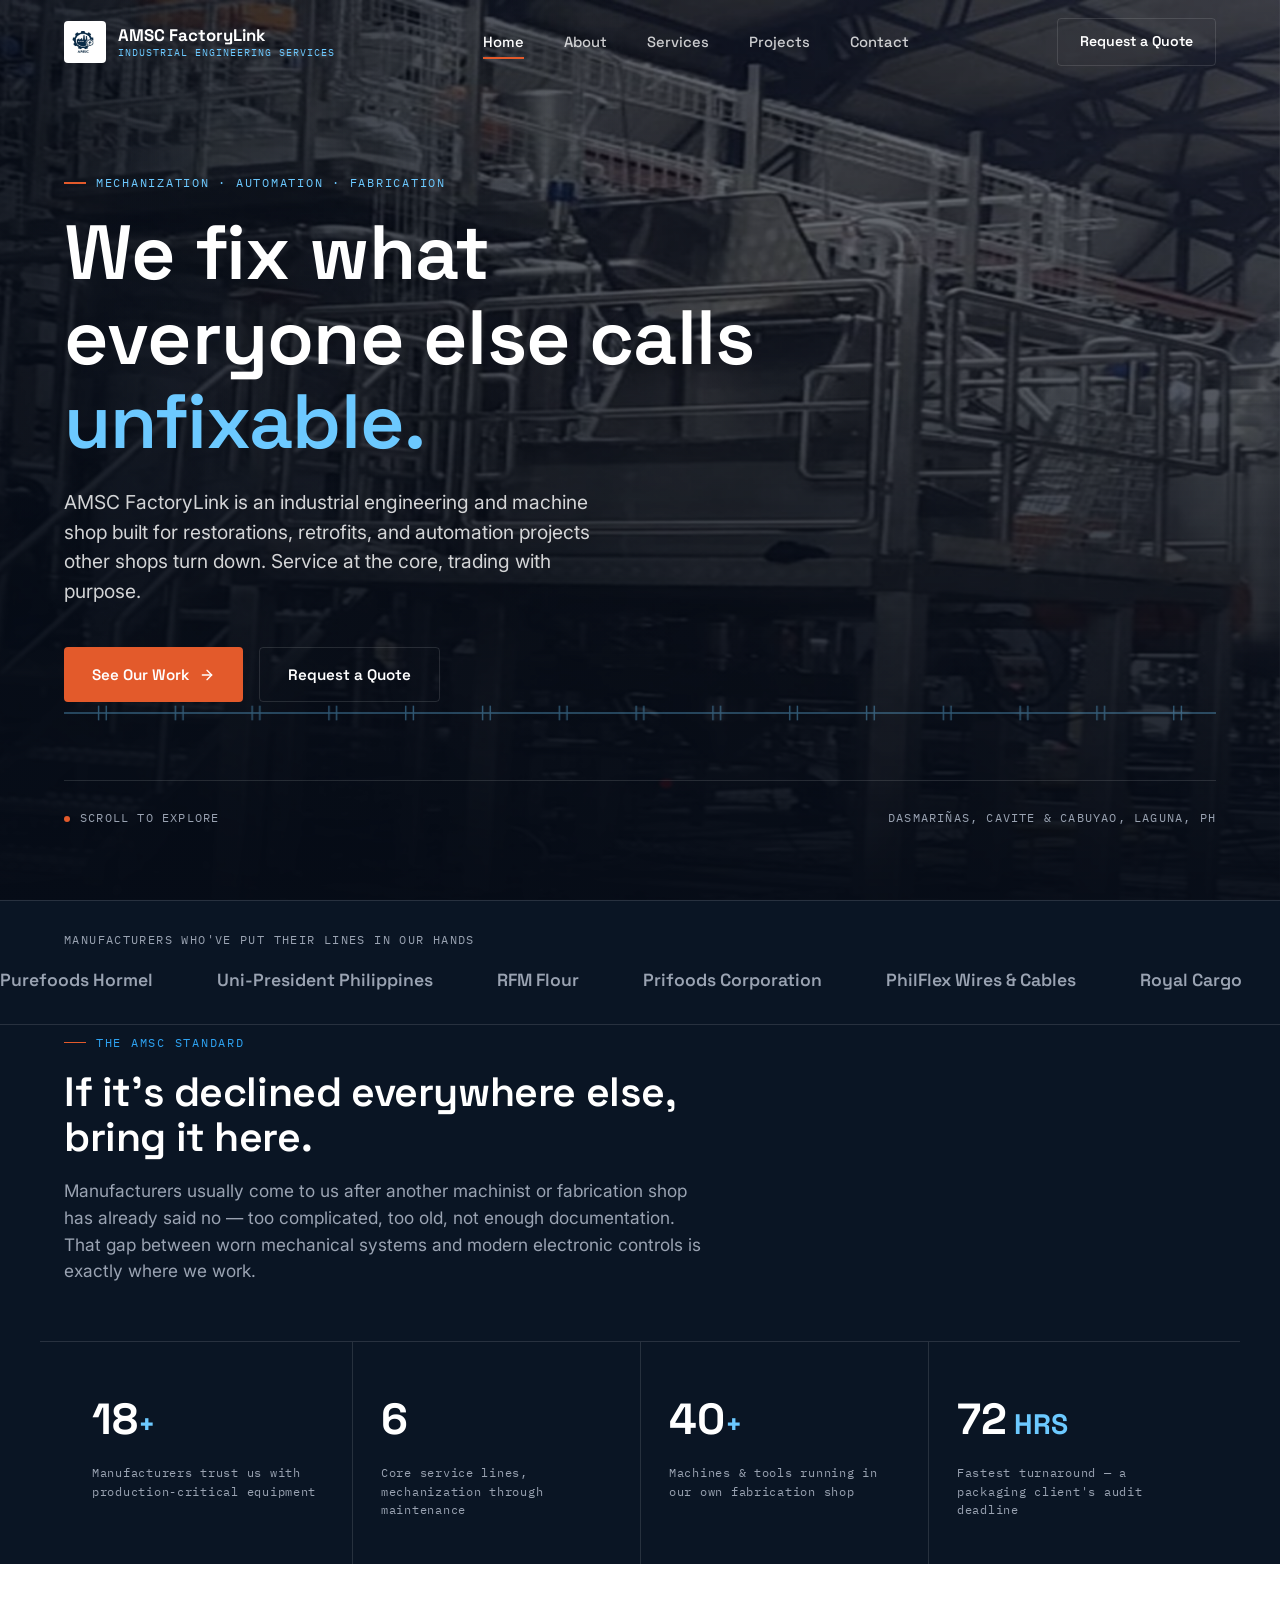
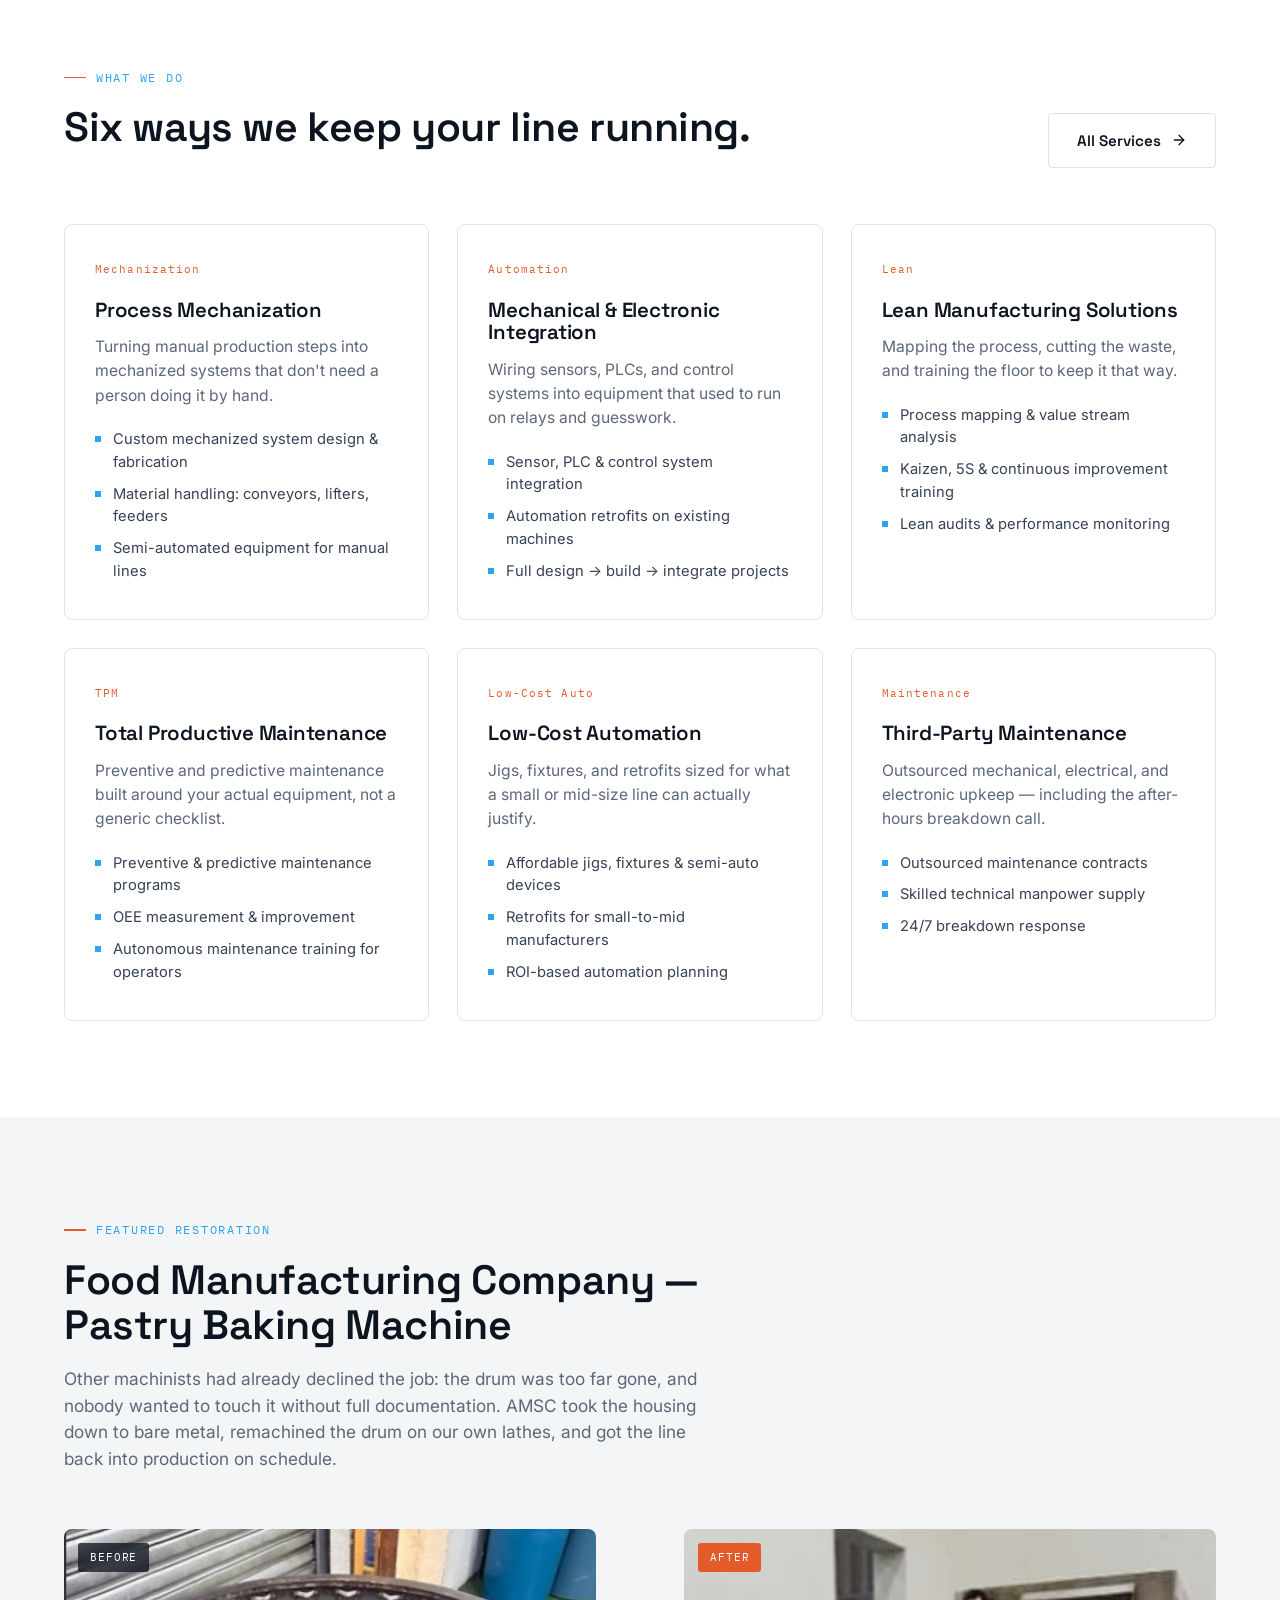
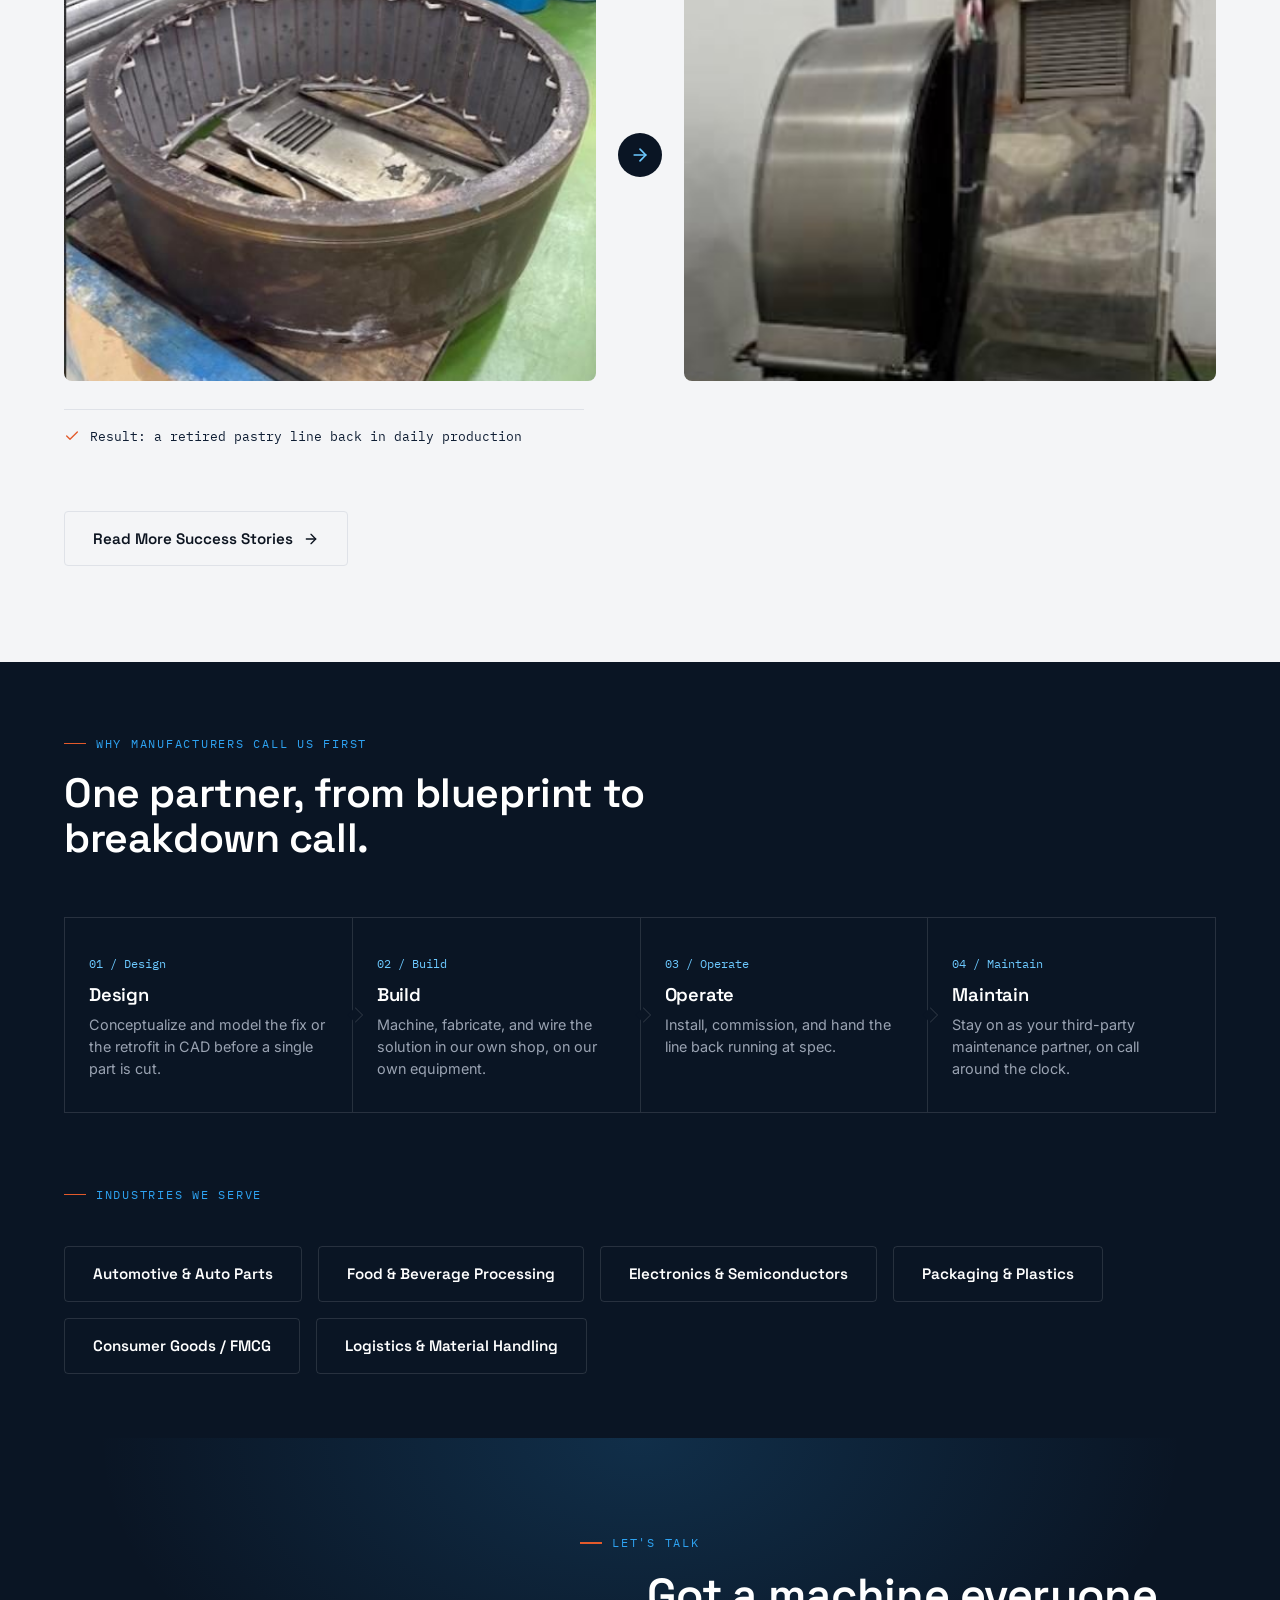
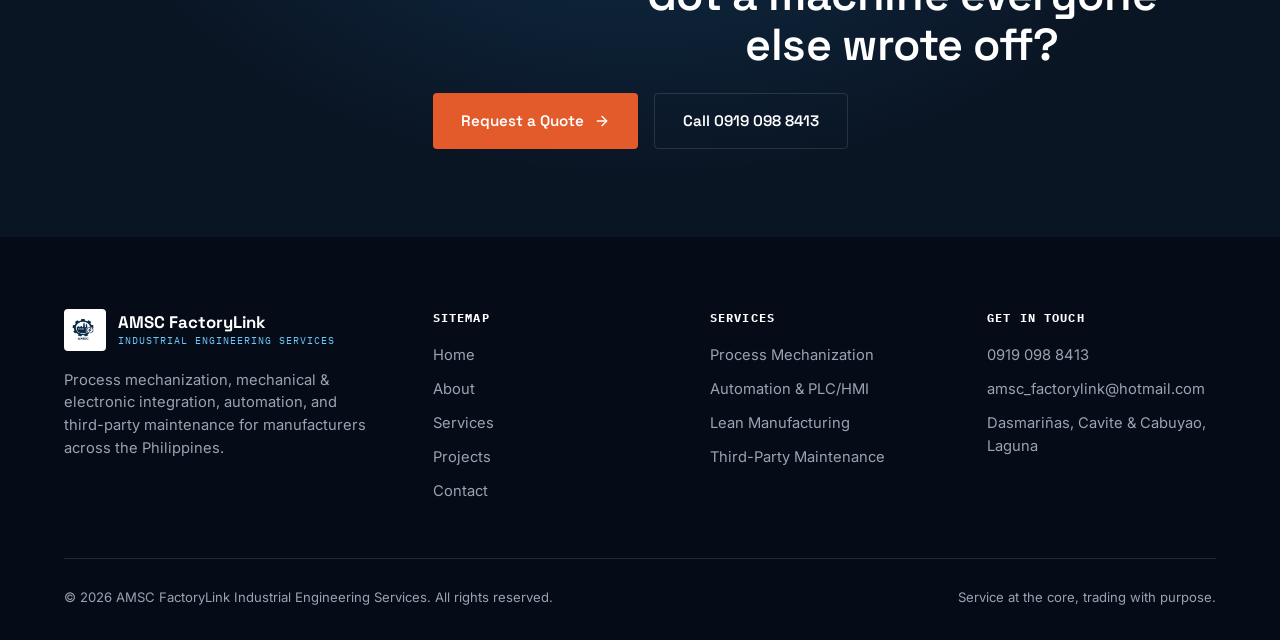
==== index.html @ 68f51aac "Add files via upload" ====
<!DOCTYPE html>
<html lang="en">
<head>
<meta charset="UTF-8">
<meta name="viewport" content="width=device-width, initial-scale=1.0">
<title>AMSC FactoryLink | Industrial Engineering & Machine Shop, Cavite PH</title>
<meta name="description" content="AMSC FactoryLink is an industrial engineering and machine shop serving Philippine manufacturers with mechanization, PLC/HMI automation, fabrication, and restoration work other shops turn down.">
<link rel="icon" href="assets/img/logo.png" type="image/png">
<link rel="preconnect" href="https://fonts.googleapis.com">
<link rel="preconnect" href="https://fonts.gstatic.com" crossorigin>
<link href="https://fonts.googleapis.com/css2?family=Space+Grotesk:wght@500;600;700&family=Inter:wght@400;500;600&family=IBM+Plex+Mono:wght@400;500&display=swap" rel="stylesheet">
<link rel="stylesheet" href="assets/css/style.css">
</head>
<body>

<header class="site-header">
  <div class="container">
    <a href="index.html" class="brand">
      <span class="brand-mark"><img src="assets/img/logo.png" alt="AMSC FactoryLink logo"></span>
      <span class="brand-name">AMSC FactoryLink<span>Industrial Engineering Services</span></span>
    </a>
    <nav class="nav-links">
      <a href="index.html">Home</a>
      <a href="about.html">About</a>
      <a href="services.html">Services</a>
      <a href="projects.html">Projects</a>
      <a href="contact.html">Contact</a>
    </nav>
    <div class="nav-actions">
      <a href="contact.html" class="btn btn-outline">Request a Quote</a>
      <button class="nav-toggle" aria-label="Toggle menu"><span></span><span></span><span></span></button>
    </div>
  </div>
</header>

<!-- ================= HERO ================= -->
<section class="hero">
  <div class="hero-bg">
    <img src="assets/img/hero-facility.jpg" alt="Stainless steel processing tanks and catwalk inside an AMSC-serviced manufacturing facility">
  </div>
  <div class="hero-content container">
    <span class="eyebrow">Mechanization · Automation · Fabrication</span>
    <h1>We fix what everyone else calls <em>unfixable.</em></h1>
    <p class="hero-sub">AMSC FactoryLink is an industrial engineering and machine shop built for restorations, retrofits, and automation projects other shops turn down. Service at the core, trading with purpose.</p>
    <div class="btn-row">
      <a href="projects.html" class="btn btn-primary">See Our Work
        <svg viewBox="0 0 24 24" fill="none" stroke="currentColor" stroke-width="2" stroke-linecap="round" stroke-linejoin="round"><line x1="5" y1="12" x2="19" y2="12"/><polyline points="12 5 19 12 12 19"/></svg>
      </a>
      <a href="contact.html" class="btn btn-outline">Request a Quote</a>
    </div>
    <div class="rung on-dark">
      <svg viewBox="0 0 1200 24" preserveAspectRatio="none">
        <defs>
          <pattern id="rungHero" width="80" height="24" patternUnits="userSpaceOnUse">
            <line x1="0" y1="12" x2="80" y2="12" stroke="currentColor" stroke-width="1.5"/>
            <line x1="36" y1="4" x2="36" y2="20" stroke="currentColor" stroke-width="1.5"/>
            <line x1="44" y1="4" x2="44" y2="20" stroke="currentColor" stroke-width="1.5"/>
          </pattern>
        </defs>
        <rect width="1200" height="24" fill="url(#rungHero)"/>
      </svg>
    </div>
    <div class="hero-foot">
      <span class="scroll-cue"><span class="dot"></span> Scroll to explore</span>
      <span class="scroll-cue">Dasmariñas, Cavite &amp; Cabuyao, Laguna, PH</span>
    </div>
  </div>
</section>

<!-- ================= MARQUEE ================= -->
<div class="marquee-wrap">
  <p class="marquee-label container">Manufacturers who've put their lines in our hands</p>
  <div class="marquee-track">
    <span>Purefoods Hormel</span>
    <span>Uni‑President Philippines</span>
    <span>RFM Flour</span>
    <span>Prifoods Corporation</span>
    <span>PhilFlex Wires &amp; Cables</span>
    <span>Royal Cargo</span>
    <span>Waffle Time</span>
    <span>Foodchoice Corporation</span>
    <span>Glades International</span>
    <span>La Croesus Pharma</span>
    <span>Multi‑Mix Manufacturing</span>
    <span>ARC Refreshments</span>
    <span>Dubeon Corporation</span>
    <span>Franklin Baker</span>
    <span>Philmetal</span>
    <span>Magnolia Ice Cream</span>
    <!-- duplicate for seamless loop -->
    <span>Purefoods Hormel</span>
    <span>Uni‑President Philippines</span>
    <span>RFM Flour</span>
    <span>Prifoods Corporation</span>
    <span>PhilFlex Wires &amp; Cables</span>
    <span>Royal Cargo</span>
    <span>Waffle Time</span>
    <span>Foodchoice Corporation</span>
    <span>Glades International</span>
    <span>La Croesus Pharma</span>
    <span>Multi‑Mix Manufacturing</span>
    <span>ARC Refreshments</span>
    <span>Dubeon Corporation</span>
    <span>Franklin Baker</span>
    <span>Philmetal</span>
    <span>Magnolia Ice Cream</span>
  </div>
</div>

<!-- ================= THE AMSC STANDARD + STATS ================= -->
<section class="section-dark">
  <div class="container">
    <div class="section-head reveal">
      <span class="eyebrow">The AMSC Standard</span>
      <h2>If it's declined everywhere else, bring it here.</h2>
      <p>Manufacturers usually come to us after another machinist or fabrication shop has already said no — too complicated, too old, not enough documentation. That gap between worn mechanical systems and modern electronic controls is exactly where we work.</p>
    </div>
  </div>
  <div class="stats-band container">
    <div class="stat reveal">
      <div class="num"><span data-count="18" data-suffix="+">18</span></div>
      <div class="label">Manufacturers trust us with production-critical equipment</div>
    </div>
    <div class="stat reveal reveal-delay-1">
      <div class="num"><span data-count="6">6</span></div>
      <div class="label">Core service lines, mechanization through maintenance</div>
    </div>
    <div class="stat reveal reveal-delay-2">
      <div class="num"><span data-count="40" data-suffix="+">40</span></div>
      <div class="label">Machines &amp; tools running in our own fabrication shop</div>
    </div>
    <div class="stat reveal reveal-delay-3">
      <div class="num"><span data-count="72" data-suffix=" HRS">72</span></div>
      <div class="label">Fastest turnaround — a packaging client's audit deadline</div>
    </div>
  </div>
</section>

<!-- ================= SERVICES PREVIEW ================= -->
<section class="section">
  <div class="container">
    <div class="section-head between reveal">
      <div>
        <span class="eyebrow">What We Do</span>
        <h2>Six ways we keep your line running.</h2>
      </div>
      <a href="services.html" class="btn btn-outline-dark">All Services
        <svg viewBox="0 0 24 24" fill="none" stroke="currentColor" stroke-width="2" stroke-linecap="round" stroke-linejoin="round"><line x1="5" y1="12" x2="19" y2="12"/><polyline points="12 5 19 12 12 19"/></svg>
      </a>
    </div>

    <div class="grid-3">
      <div class="service-card reveal">
        <span class="tag">Mechanization</span>
        <h3>Process Mechanization</h3>
        <p>Turning manual production steps into mechanized systems that don't need a person doing it by hand.</p>
        <ul>
          <li>Custom mechanized system design &amp; fabrication</li>
          <li>Material handling: conveyors, lifters, feeders</li>
          <li>Semi-automated equipment for manual lines</li>
        </ul>
      </div>
      <div class="service-card reveal reveal-delay-1">
        <span class="tag">Automation</span>
        <h3>Mechanical &amp; Electronic Integration</h3>
        <p>Wiring sensors, PLCs, and control systems into equipment that used to run on relays and guesswork.</p>
        <ul>
          <li>Sensor, PLC &amp; control system integration</li>
          <li>Automation retrofits on existing machines</li>
          <li>Full design → build → integrate projects</li>
        </ul>
      </div>
      <div class="service-card reveal reveal-delay-2">
        <span class="tag">Lean</span>
        <h3>Lean Manufacturing Solutions</h3>
        <p>Mapping the process, cutting the waste, and training the floor to keep it that way.</p>
        <ul>
          <li>Process mapping &amp; value stream analysis</li>
          <li>Kaizen, 5S &amp; continuous improvement training</li>
          <li>Lean audits &amp; performance monitoring</li>
        </ul>
      </div>
      <div class="service-card reveal">
        <span class="tag">TPM</span>
        <h3>Total Productive Maintenance</h3>
        <p>Preventive and predictive maintenance built around your actual equipment, not a generic checklist.</p>
        <ul>
          <li>Preventive &amp; predictive maintenance programs</li>
          <li>OEE measurement &amp; improvement</li>
          <li>Autonomous maintenance training for operators</li>
        </ul>
      </div>
      <div class="service-card reveal reveal-delay-1">
        <span class="tag">Low-Cost Auto</span>
        <h3>Low-Cost Automation</h3>
        <p>Jigs, fixtures, and retrofits sized for what a small or mid-size line can actually justify.</p>
        <ul>
          <li>Affordable jigs, fixtures &amp; semi-auto devices</li>
          <li>Retrofits for small-to-mid manufacturers</li>
          <li>ROI-based automation planning</li>
        </ul>
      </div>
      <div class="service-card reveal reveal-delay-2">
        <span class="tag">Maintenance</span>
        <h3>Third-Party Maintenance</h3>
        <p>Outsourced mechanical, electrical, and electronic upkeep — including the after-hours breakdown call.</p>
        <ul>
          <li>Outsourced maintenance contracts</li>
          <li>Skilled technical manpower supply</li>
          <li>24/7 breakdown response</li>
        </ul>
      </div>
    </div>
  </div>
</section>

<!-- ================= FEATURED CASE STUDY ================= -->
<section class="section section-paper">
  <div class="container">
    <div class="section-head reveal">
      <span class="eyebrow">Featured Restoration</span>
      <h2>Food Manufacturing Company — Pastry Baking Machine</h2>
      <p>Other machinists had already declined the job: the drum was too far gone, and nobody wanted to touch it without full documentation. AMSC took the housing down to bare metal, remachined the drum on our own lathes, and got the line back into production on schedule.</p>
    </div>

    <div class="transform-panel reveal">
      <div class="transform-image before">
        <img src="assets/img/case-01-before.jpg" alt="Worn out, corroded pastry drum before restoration">
        <span class="transform-tag">Before</span>
      </div>
      <div class="transform-arrow">
        <svg viewBox="0 0 24 24" fill="none" stroke="currentColor" stroke-width="2" stroke-linecap="round" stroke-linejoin="round"><line x1="5" y1="12" x2="19" y2="12"/><polyline points="12 5 19 12 12 19"/></svg>
      </div>
      <div class="transform-image after">
        <img src="assets/img/case-01-after.jpg" alt="Restored pastry baking machine reinstalled and running">
        <span class="transform-tag">After</span>
      </div>
    </div>

    <div class="case-result reveal" style="margin-top:28px; max-width:520px;">
      <svg viewBox="0 0 24 24" fill="none" stroke="currentColor" stroke-width="2" stroke-linecap="round" stroke-linejoin="round"><polyline points="20 6 9 17 4 12"/></svg>
      Result: a retired pastry line back in daily production
    </div>

    <a href="projects.html" class="btn btn-outline-dark mt-lg reveal">Read More Success Stories
      <svg viewBox="0 0 24 24" fill="none" stroke="currentColor" stroke-width="2" stroke-linecap="round" stroke-linejoin="round"><line x1="5" y1="12" x2="19" y2="12"/><polyline points="12 5 19 12 12 19"/></svg>
    </a>
  </div>
</section>

<!-- ================= EDGE / PROCESS ================= -->
<section class="section-dark section-tight">
  <div class="container">
    <div class="section-head reveal">
      <span class="eyebrow">Why Manufacturers Call Us First</span>
      <h2>One partner, from blueprint to breakdown call.</h2>
    </div>

    <div class="process-strip reveal">
      <div class="process-step">
        <span class="num">01 / Design</span>
        <h4>Design</h4>
        <p>Conceptualize and model the fix or the retrofit in CAD before a single part is cut.</p>
      </div>
      <div class="process-step">
        <span class="num">02 / Build</span>
        <h4>Build</h4>
        <p>Machine, fabricate, and wire the solution in our own shop, on our own equipment.</p>
      </div>
      <div class="process-step">
        <span class="num">03 / Operate</span>
        <h4>Operate</h4>
        <p>Install, commission, and hand the line back running at spec.</p>
      </div>
      <div class="process-step">
        <span class="num">04 / Maintain</span>
        <h4>Maintain</h4>
        <p>Stay on as your third-party maintenance partner, on call around the clock.</p>
      </div>
    </div>

    <div class="section-head reveal" style="margin-top:64px; margin-bottom:24px;">
      <span class="eyebrow">Industries We Serve</span>
    </div>
    <div class="btn-row reveal">
      <span class="btn btn-outline" style="cursor:default;">Automotive &amp; Auto Parts</span>
      <span class="btn btn-outline" style="cursor:default;">Food &amp; Beverage Processing</span>
      <span class="btn btn-outline" style="cursor:default;">Electronics &amp; Semiconductors</span>
      <span class="btn btn-outline" style="cursor:default;">Packaging &amp; Plastics</span>
      <span class="btn btn-outline" style="cursor:default;">Consumer Goods / FMCG</span>
      <span class="btn btn-outline" style="cursor:default;">Logistics &amp; Material Handling</span>
    </div>
  </div>
</section>

<!-- ================= CTA ================= -->
<section class="cta-band">
  <div class="container inner">
    <span class="eyebrow" style="justify-content:center;">Let's Talk</span>
    <h2 class="reveal">Got a machine everyone else wrote off?</h2>
    <div class="btn-row reveal">
      <a href="contact.html" class="btn btn-primary">Request a Quote
        <svg viewBox="0 0 24 24" fill="none" stroke="currentColor" stroke-width="2" stroke-linecap="round" stroke-linejoin="round"><line x1="5" y1="12" x2="19" y2="12"/><polyline points="12 5 19 12 12 19"/></svg>
      </a>
      <a href="tel:+639190988413" class="btn btn-outline">Call 0919 098 8413</a>
    </div>
  </div>
</section>

<footer class="site-footer">
  <div class="container">
    <div class="footer-grid">
      <div class="footer-brand">
        <a href="index.html" class="brand">
          <span class="brand-mark"><img src="assets/img/logo.png" alt="AMSC FactoryLink logo"></span>
          <span class="brand-name">AMSC FactoryLink<span>Industrial Engineering Services</span></span>
        </a>
        <p>Process mechanization, mechanical &amp; electronic integration, automation, and third-party maintenance for manufacturers across the Philippines.</p>
      </div>
      <div class="footer-col">
        <h5>Sitemap</h5>
        <ul>
          <li><a href="index.html">Home</a></li>
          <li><a href="about.html">About</a></li>
          <li><a href="services.html">Services</a></li>
          <li><a href="projects.html">Projects</a></li>
          <li><a href="contact.html">Contact</a></li>
        </ul>
      </div>
      <div class="footer-col">
        <h5>Services</h5>
        <ul>
          <li><a href="services.html">Process Mechanization</a></li>
          <li><a href="services.html">Automation &amp; PLC/HMI</a></li>
          <li><a href="services.html">Lean Manufacturing</a></li>
          <li><a href="services.html">Third-Party Maintenance</a></li>
        </ul>
      </div>
      <div class="footer-col">
        <h5>Get in Touch</h5>
        <ul>
          <li>0919 098 8413</li>
          <li><a href="mailto:amsc_factorylink@hotmail.com">amsc_factorylink@hotmail.com</a></li>
          <li>Dasmariñas, Cavite &amp; Cabuyao, Laguna</li>
        </ul>
      </div>
    </div>
    <div class="footer-bottom">
      <span>© 2026 AMSC FactoryLink Industrial Engineering Services. All rights reserved.</span>
      <span>Service at the core, trading with purpose.</span>
    </div>
  </div>
</footer>

<script src="assets/js/main.js"></script>
</body>
</html>
---- assets/css/style.css ----
/* =========================================================
   AMSC FactoryLink — Design System
   Signature: ladder-rung dividers (nod to PLC ladder logic)
   Palette: blueprint navy + circuit blue + safety-signal orange
   ========================================================= */

/* ---------- Tokens ---------- */
:root {
  /* Color */
  --navy-950: #060c17;
  --navy-900: #0a1524;
  --navy-800: #0f1e34;
  --navy-700: #172c4a;
  --navy-600: #24406b;

  --blue: #2ea3f2;
  --blue-bright: #6cc9ff;

  --signal: #e35a2b;
  --signal-dim: #c74a1f;

  --paper: #f4f5f7;
  --paper-dim: #e9ebef;
  --white: #ffffff;

  --ink-900: #0c1420;
  --ink-700: #364155;
  --ink-500: #5c6779;
  --ink-300: #9aa3b2;
  --line: #dfe2e8;
  --line-dark: rgba(255, 255, 255, 0.12);

  /* Type */
  --font-display: 'Space Grotesk', sans-serif;
  --font-body: 'Inter', sans-serif;
  --font-mono: 'IBM Plex Mono', monospace;

  /* Layout */
  --container: 1200px;
  --radius-sm: 4px;
  --radius-md: 8px;
  --radius-lg: 16px;
  --header-h: 84px;

  /* Motion */
  --ease: cubic-bezier(0.22, 1, 0.36, 1);
}

/* ---------- Reset ---------- */
* {
  margin: 0;
  padding: 0;
  box-sizing: border-box;
}

html {
  scroll-behavior: smooth;
  scroll-padding-top: var(--header-h);
}

@media (prefers-reduced-motion: reduce) {
  html { scroll-behavior: auto; }
  *, *::before, *::after {
    animation-duration: 0.01ms !important;
    animation-iteration-count: 1 !important;
    transition-duration: 0.01ms !important;
    scroll-behavior: auto !important;
  }
}

body {
  font-family: var(--font-body);
  color: var(--ink-900);
  background: var(--white);
  line-height: 1.55;
  -webkit-font-smoothing: antialiased;
  overflow-x: hidden;
}

img { max-width: 100%; display: block; }
a { color: inherit; text-decoration: none; }
ul { list-style: none; }
button { font: inherit; cursor: pointer; border: none; background: none; color: inherit; }
input, textarea, select { font: inherit; color: inherit; }

h1, h2, h3, h4 {
  font-family: var(--font-display);
  font-weight: 600;
  line-height: 1.1;
  letter-spacing: -0.01em;
}

:focus-visible {
  outline: 2px solid var(--blue);
  outline-offset: 3px;
}

/* ---------- Layout utilities ---------- */
.container {
  max-width: var(--container);
  margin-inline: auto;
  padding-inline: 24px;
}

.section {
  padding-block: 96px;
}

.section-tight { padding-block: 64px; }

@media (max-width: 860px) {
  .section { padding-block: 64px; }
  .section-tight { padding-block: 44px; }
}

.section-dark {
  background: var(--navy-900);
  color: var(--white);
}

.section-paper {
  background: var(--paper);
}

.eyebrow {
  display: inline-flex;
  align-items: center;
  gap: 10px;
  font-family: var(--font-mono);
  font-size: 0.78rem;
  letter-spacing: 0.14em;
  text-transform: uppercase;
  color: var(--blue);
  margin-bottom: 18px;
}

.eyebrow::before {
  content: '';
  width: 22px;
  height: 1.5px;
  background: var(--signal);
}

.section-head {
  max-width: 640px;
  margin-bottom: 56px;
}

.section-head h2 {
  font-size: clamp(1.9rem, 3.2vw, 2.7rem);
  margin-bottom: 18px;
}

.section-head p {
  color: var(--ink-500);
  font-size: 1.08rem;
}

.section-dark .section-head p { color: var(--ink-300); }

.section-head.center { margin-inline: auto; text-align: center; }
.section-head.between {
  display: flex;
  align-items: flex-end;
  justify-content: space-between;
  gap: 32px;
  max-width: none;
}

/* ---------- Buttons ---------- */
.btn {
  display: inline-flex;
  align-items: center;
  gap: 10px;
  font-family: var(--font-display);
  font-weight: 600;
  font-size: 0.95rem;
  padding: 15px 28px;
  border-radius: var(--radius-sm);
  transition: transform 0.35s var(--ease), background 0.25s ease, border-color 0.25s ease, color 0.25s ease;
  white-space: nowrap;
}

.btn svg { width: 16px; height: 16px; transition: transform 0.3s var(--ease); }
.btn:hover svg { transform: translateX(3px); }
.btn:hover { transform: translateY(-2px); }

.btn-primary {
  background: var(--signal);
  color: var(--white);
}
.btn-primary:hover { background: var(--signal-dim); }

.btn-light {
  background: var(--white);
  color: var(--navy-900);
}
.btn-light:hover { background: var(--paper-dim); }

.btn-outline {
  background: transparent;
  border: 1px solid var(--line-dark);
  color: var(--white);
}
.btn-outline:hover { border-color: var(--white); }

.btn-outline-dark {
  background: transparent;
  border: 1px solid var(--line);
  color: var(--ink-900);
}
.btn-outline-dark:hover { border-color: var(--ink-900); }

.btn-row { display: flex; gap: 16px; flex-wrap: wrap; }

/* ---------- Ladder-rung divider (signature element) ---------- */
.rung {
  width: 100%;
  height: 22px;
  color: var(--blue);
  opacity: 0.55;
}
.rung svg { width: 100%; height: 100%; display: block; }
.rung.on-dark { color: var(--blue-bright); opacity: 0.4; }
.rung.on-light { color: var(--navy-600); opacity: 0.5; }
.rung.tight { height: 14px; }

/* ---------- Header / Nav ---------- */
.site-header {
  position: fixed;
  top: 0;
  left: 0;
  right: 0;
  z-index: 200;
  height: var(--header-h);
  display: flex;
  align-items: center;
  transition: background 0.35s ease, box-shadow 0.35s ease, height 0.35s ease;
}

.site-header.solid {
  background: rgba(10, 21, 36, 0.92);
  backdrop-filter: blur(10px);
  box-shadow: 0 1px 0 var(--line-dark);
  height: 72px;
}

.site-header .container {
  display: flex;
  align-items: center;
  justify-content: space-between;
  width: 100%;
}

.brand {
  display: flex;
  align-items: center;
  gap: 12px;
}

.brand-mark {
  width: 42px;
  height: 42px;
  border-radius: var(--radius-sm);
  background: var(--white);
  display: flex;
  align-items: center;
  justify-content: center;
  padding: 5px;
  flex-shrink: 0;
}

.brand-mark img { width: 100%; height: 100%; object-fit: contain; }

.brand-name {
  font-family: var(--font-display);
  font-weight: 700;
  font-size: 1.05rem;
  color: var(--white);
  line-height: 1.15;
}

.brand-name span {
  display: block;
  font-family: var(--font-mono);
  font-weight: 400;
  font-size: 0.62rem;
  letter-spacing: 0.1em;
  text-transform: uppercase;
  color: var(--blue-bright);
  margin-top: 2px;
}

.nav-links {
  display: flex;
  align-items: center;
  gap: 40px;
}

.nav-links a {
  font-family: var(--font-display);
  font-size: 0.92rem;
  font-weight: 500;
  color: rgba(255, 255, 255, 0.78);
  position: relative;
  padding-block: 6px;
  transition: color 0.2s ease;
}

.nav-links a::after {
  content: '';
  position: absolute;
  left: 0;
  bottom: 0;
  width: 0;
  height: 2px;
  background: var(--signal);
  transition: width 0.3s var(--ease);
}

.nav-links a:hover,
.nav-links a.active { color: var(--white); }
.nav-links a:hover::after,
.nav-links a.active::after { width: 100%; }

.nav-actions { display: flex; align-items: center; gap: 20px; }

.nav-actions .btn { padding: 12px 22px; font-size: 0.88rem; }

.nav-toggle {
  display: none;
  width: 26px;
  height: 20px;
  position: relative;
  z-index: 210;
}

.nav-toggle span {
  position: absolute;
  left: 0;
  width: 100%;
  height: 2px;
  background: var(--white);
  transition: transform 0.3s var(--ease), opacity 0.2s ease, top 0.3s var(--ease);
}
.nav-toggle span:nth-child(1) { top: 0; }
.nav-toggle span:nth-child(2) { top: 9px; }
.nav-toggle span:nth-child(3) { top: 18px; }

.nav-toggle.open span:nth-child(1) { top: 9px; transform: rotate(45deg); }
.nav-toggle.open span:nth-child(2) { opacity: 0; }
.nav-toggle.open span:nth-child(3) { top: 9px; transform: rotate(-45deg); }

@media (max-width: 900px) {
  .nav-links {
    position: fixed;
    inset: 0;
    height: 100vh;
    background: var(--navy-950);
    flex-direction: column;
    justify-content: center;
    gap: 28px;
    transform: translateX(100%);
    transition: transform 0.4s var(--ease);
  }
  .nav-links.open { transform: translateX(0); }
  .nav-links a { font-size: 1.4rem; }
  .nav-actions .btn-outline { display: none; }
  .nav-toggle { display: block; }
}

/* ---------- Hero ---------- */
.hero {
  position: relative;
  min-height: 100vh;
  display: flex;
  align-items: flex-end;
  color: var(--white);
  overflow: hidden;
}

.hero-bg {
  position: absolute;
  inset: 0;
  z-index: 0;
}

.hero-bg img {
  width: 100%;
  height: 100%;
  object-fit: cover;
  transform: scale(1.08);
  animation: heroZoom 18s var(--ease) forwards;
}

@keyframes heroZoom {
  to { transform: scale(1); }
}

.hero-bg::after {
  content: '';
  position: absolute;
  inset: 0;
  background:
    linear-gradient(180deg, rgba(6, 12, 23, 0.55) 0%, rgba(6, 12, 23, 0.55) 30%, rgba(6, 12, 23, 0.96) 100%),
    linear-gradient(90deg, rgba(6, 12, 23, 0.75) 0%, rgba(6, 12, 23, 0.15) 55%);
}

.hero-content {
  position: relative;
  z-index: 1;
  width: 100%;
  padding-block: 160px 72px;
}

.hero-content .eyebrow { color: var(--blue-bright); }

.hero-content h1 {
  font-size: clamp(2.6rem, 6vw, 5.2rem);
  max-width: 15ch;
  margin-bottom: 24px;
}

.hero-content h1 em {
  font-style: normal;
  color: var(--blue-bright);
}

.hero-sub {
  font-size: 1.2rem;
  color: rgba(255, 255, 255, 0.82);
  max-width: 46ch;
  margin-bottom: 40px;
}

.hero-foot {
  margin-top: 56px;
  padding-top: 28px;
  border-top: 1px solid var(--line-dark);
  display: flex;
  align-items: center;
  justify-content: space-between;
  flex-wrap: wrap;
  gap: 20px;
}

.scroll-cue {
  display: flex;
  align-items: center;
  gap: 10px;
  font-family: var(--font-mono);
  font-size: 0.75rem;
  letter-spacing: 0.1em;
  text-transform: uppercase;
  color: var(--ink-300);
}

.scroll-cue .dot {
  width: 6px; height: 6px; border-radius: 50%;
  background: var(--signal);
  animation: pulse 1.8s ease-in-out infinite;
}

@keyframes pulse {
  0%, 100% { opacity: 1; transform: scale(1); }
  50% { opacity: 0.4; transform: scale(0.7); }
}

/* ---------- Inner page hero (About/Services/Projects/Contact) ---------- */
.page-hero {
  padding-block: calc(var(--header-h) + 76px) 64px;
  background: var(--navy-900);
  color: var(--white);
  position: relative;
  overflow: hidden;
}

.page-hero::before {
  content: '';
  position: absolute;
  top: -20%;
  right: -8%;
  width: 520px;
  height: 520px;
  border-radius: 50%;
  background: radial-gradient(circle, rgba(46, 163, 242, 0.22), transparent 70%);
  pointer-events: none;
}

.page-hero h1 {
  font-size: clamp(2.2rem, 4.4vw, 3.4rem);
  max-width: 18ch;
  margin-bottom: 18px;
}

.page-hero p {
  color: var(--ink-300);
  max-width: 56ch;
  font-size: 1.08rem;
}

.breadcrumb {
  font-family: var(--font-mono);
  font-size: 0.75rem;
  letter-spacing: 0.08em;
  text-transform: uppercase;
  color: var(--ink-300);
  margin-bottom: 22px;
}
.breadcrumb span { color: var(--blue-bright); }

/* ---------- Marquee ---------- */
.marquee-wrap {
  background: var(--navy-900);
  color: var(--white);
  padding-block: 30px;
  overflow: hidden;
  border-top: 1px solid var(--line-dark);
  border-bottom: 1px solid var(--line-dark);
}

.marquee-label {
  font-family: var(--font-mono);
  font-size: 0.72rem;
  letter-spacing: 0.12em;
  text-transform: uppercase;
  color: var(--ink-300);
  margin-bottom: 18px;
  padding-inline: 24px;
}

.marquee-track {
  display: flex;
  width: max-content;
  gap: 64px;
  animation: scroll 32s linear infinite;
}

.marquee-track span {
  font-family: var(--font-display);
  font-weight: 600;
  font-size: 1.1rem;
  color: var(--ink-300);
  white-space: nowrap;
}

@keyframes scroll {
  from { transform: translateX(0); }
  to { transform: translateX(-50%); }
}

/* ---------- Stats band ---------- */
.stats-band {
  display: grid;
  grid-template-columns: repeat(4, 1fr);
  border-top: 1px solid var(--line-dark);
}

.stat {
  padding: 44px 28px;
  border-left: 1px solid var(--line-dark);
}
.stat:first-child { border-left: none; }

.stat .num {
  font-family: var(--font-display);
  font-size: clamp(2rem, 3.4vw, 2.9rem);
  font-weight: 700;
  color: var(--white);
  display: flex;
  align-items: baseline;
  gap: 2px;
}

.stat .num .suffix { color: var(--blue-bright); font-size: 0.65em; }

.stat .label {
  font-family: var(--font-mono);
  font-size: 0.76rem;
  letter-spacing: 0.06em;
  color: var(--ink-300);
  margin-top: 10px;
}

@media (max-width: 760px) {
  .stats-band { grid-template-columns: repeat(2, 1fr); }
  .stat:nth-child(3) { border-left: none; }
}

/* ---------- Service cards ---------- */
.grid-3 { display: grid; grid-template-columns: repeat(3, 1fr); gap: 28px; }
.grid-2 { display: grid; grid-template-columns: repeat(2, 1fr); gap: 28px; }

@media (max-width: 960px) {
  .grid-3 { grid-template-columns: repeat(2, 1fr); }
}
@media (max-width: 640px) {
  .grid-3, .grid-2 { grid-template-columns: 1fr; }
}

.service-card {
  background: var(--white);
  border: 1px solid var(--line);
  border-radius: var(--radius-md);
  padding: 36px 30px;
  transition: transform 0.35s var(--ease), box-shadow 0.35s var(--ease), border-color 0.35s ease;
}

.service-card:hover {
  transform: translateY(-6px);
  box-shadow: 0 24px 48px -20px rgba(10, 21, 36, 0.22);
  border-color: transparent;
}

.service-card .tag {
  font-family: var(--font-mono);
  font-size: 0.7rem;
  letter-spacing: 0.1em;
  color: var(--signal);
  margin-bottom: 20px;
  display: block;
}

.service-card h3 {
  font-size: 1.28rem;
  margin-bottom: 14px;
}

.service-card p {
  color: var(--ink-500);
  font-size: 0.98rem;
  margin-bottom: 20px;
}

.service-card ul { display: flex; flex-direction: column; gap: 9px; }

.service-card li {
  font-size: 0.92rem;
  color: var(--ink-700);
  padding-left: 18px;
  position: relative;
}

.service-card li::before {
  content: '';
  position: absolute;
  left: 0;
  top: 8px;
  width: 6px;
  height: 6px;
  background: var(--blue);
}

/* ---------- Offering list (icon strip) ---------- */
.offer-grid {
  display: grid;
  grid-template-columns: repeat(3, 1fr);
  gap: 1px;
  background: var(--line);
  border: 1px solid var(--line);
}

@media (max-width: 900px) { .offer-grid { grid-template-columns: repeat(2, 1fr); } }
@media (max-width: 560px) { .offer-grid { grid-template-columns: 1fr; } }

.offer-item {
  background: var(--white);
  padding: 30px 26px;
  transition: background 0.25s ease;
}
.offer-item:hover { background: var(--paper); }

.offer-item .idx {
  font-family: var(--font-mono);
  font-size: 0.75rem;
  color: var(--ink-300);
  display: block;
  margin-bottom: 14px;
}

.offer-item h4 {
  font-size: 1.02rem;
  font-weight: 600;
  margin-bottom: 0;
}

/* ---------- Before / After transform panel ---------- */
.transform-panel {
  display: grid;
  grid-template-columns: 1fr auto 1fr;
  align-items: center;
  gap: 22px;
}

@media (max-width: 760px) {
  .transform-panel { grid-template-columns: 1fr; }
  .transform-arrow { transform: rotate(90deg); margin-inline: auto; }
}

.transform-image {
  position: relative;
  border-radius: var(--radius-md);
  overflow: hidden;
  aspect-ratio: 4 / 3.4;
}

.transform-image img {
  width: 100%;
  height: 100%;
  object-fit: cover;
  transition: transform 0.6s var(--ease);
}
.transform-image:hover img { transform: scale(1.06); }

.transform-tag {
  position: absolute;
  top: 14px;
  left: 14px;
  font-family: var(--font-mono);
  font-size: 0.7rem;
  letter-spacing: 0.08em;
  text-transform: uppercase;
  padding: 6px 12px;
  border-radius: 3px;
  background: rgba(6, 12, 23, 0.72);
  color: var(--white);
  backdrop-filter: blur(4px);
}
.transform-image.after .transform-tag { background: var(--signal); }

.transform-arrow {
  width: 44px;
  height: 44px;
  border-radius: 50%;
  background: var(--navy-900);
  color: var(--blue-bright);
  display: flex;
  align-items: center;
  justify-content: center;
  flex-shrink: 0;
}
.transform-arrow svg { width: 20px; height: 20px; }

/* ---------- Case study block (Projects page) ---------- */
.case-study {
  display: grid;
  grid-template-columns: 1fr 1fr;
  gap: 56px;
  align-items: center;
  padding-block: 64px;
  border-bottom: 1px solid var(--line);
}
.case-study:first-of-type { padding-top: 0; }
.case-study:last-of-type { border-bottom: none; padding-bottom: 0; }

.case-study.reverse .case-media { order: 2; }

@media (max-width: 860px) {
  .case-study, .case-study.reverse { grid-template-columns: 1fr; gap: 28px; }
  .case-study.reverse .case-media { order: 0; }
}

.case-media {
  border-radius: var(--radius-md);
  overflow: hidden;
  position: relative;
  aspect-ratio: 5 / 4;
}
.case-media img { width: 100%; height: 100%; object-fit: cover; }

.case-client {
  font-family: var(--font-mono);
  font-size: 0.72rem;
  letter-spacing: 0.1em;
  text-transform: uppercase;
  color: var(--signal);
  margin-bottom: 14px;
  display: block;
}

.case-copy h3 {
  font-size: 1.7rem;
  margin-bottom: 16px;
}

.case-copy p {
  color: var(--ink-500);
  font-size: 1.02rem;
  margin-bottom: 18px;
}

.case-result {
  display: flex;
  align-items: center;
  gap: 10px;
  font-family: var(--font-mono);
  font-size: 0.84rem;
  color: var(--navy-800);
  padding-top: 16px;
  border-top: 1px solid var(--line);
}
.case-result svg { width: 16px; height: 16px; color: var(--signal); flex-shrink: 0; }

/* ---------- Process strip (design -> build -> operate -> maintain) ---------- */
.process-strip {
  display: flex;
  align-items: stretch;
  border: 1px solid var(--line-dark);
}

.process-step {
  flex: 1;
  padding: 32px 24px;
  position: relative;
  border-left: 1px solid var(--line-dark);
}
.process-step:first-child { border-left: none; }

.process-step .num {
  font-family: var(--font-mono);
  font-size: 0.75rem;
  color: var(--blue-bright);
}

.process-step h4 {
  font-size: 1.15rem;
  color: var(--white);
  margin-block: 10px 8px;
}

.process-step p { font-size: 0.9rem; color: var(--ink-300); }

.process-step:not(:last-child)::after {
  content: '';
  position: absolute;
  right: -9px;
  top: 50%;
  transform: translateY(-50%) rotate(45deg);
  width: 10px;
  height: 10px;
  border-top: 1px solid var(--line-dark);
  border-right: 1px solid var(--line-dark);
  background: var(--navy-900);
  z-index: 2;
}

@media (max-width: 860px) {
  .process-strip { flex-direction: column; }
  .process-step { border-left: none; border-top: 1px solid var(--line-dark); }
  .process-step:first-child { border-top: none; }
  .process-step:not(:last-child)::after { display: none; }
}

/* ---------- Values grid ---------- */
.values-list { display: flex; flex-direction: column; }

.value-row {
  display: grid;
  grid-template-columns: 90px 220px 1fr;
  gap: 24px;
  align-items: baseline;
  padding-block: 26px;
  border-top: 1px solid var(--line);
}
.value-row:last-child { border-bottom: 1px solid var(--line); }

.value-row .idx {
  font-family: var(--font-mono);
  color: var(--blue);
  font-size: 0.9rem;
}

.value-row h4 { font-size: 1.15rem; }
.value-row p { color: var(--ink-500); font-size: 0.98rem; }

@media (max-width: 700px) {
  .value-row { grid-template-columns: 40px 1fr; }
  .value-row h4 { grid-column: 2; }
  .value-row p { grid-column: 1 / -1; }
}

/* ---------- Spec / capability tables ---------- */
.spec-block { margin-bottom: 36px; }
.spec-block h4 {
  font-family: var(--font-mono);
  font-size: 0.8rem;
  letter-spacing: 0.08em;
  text-transform: uppercase;
  color: var(--signal);
  margin-bottom: 14px;
}

.spec-table { width: 100%; border-collapse: collapse; }
.spec-table tr { border-bottom: 1px solid var(--line); }
.spec-table td { padding: 13px 4px; font-size: 0.95rem; }
.spec-table td:last-child { text-align: right; color: var(--ink-500); font-family: var(--font-mono); font-size: 0.85rem; }

/* ---------- Two column feature (About sections) ---------- */
.feature-split {
  display: grid;
  grid-template-columns: 0.9fr 1.1fr;
  gap: 64px;
  align-items: center;
}
@media (max-width: 860px) {
  .feature-split { grid-template-columns: 1fr; gap: 32px; }
}
.feature-split img { border-radius: var(--radius-md); width: 100%; }
.feature-copy p { color: var(--ink-500); margin-bottom: 16px; font-size: 1.03rem; }
.feature-copy p:last-child { margin-bottom: 0; }

/* ---------- Client list grid ---------- */
.client-grid {
  display: grid;
  grid-template-columns: repeat(3, 1fr);
  gap: 1px;
  background: var(--line);
  border: 1px solid var(--line);
}
@media (max-width: 760px) { .client-grid { grid-template-columns: repeat(2, 1fr); } }
@media (max-width: 480px) { .client-grid { grid-template-columns: 1fr; } }

.client-cell {
  background: var(--white);
  padding: 20px 24px;
  font-family: var(--font-display);
  font-weight: 500;
  font-size: 0.95rem;
  display: flex;
  align-items: center;
  gap: 12px;
}
.client-cell .n {
  font-family: var(--font-mono);
  font-size: 0.7rem;
  color: var(--ink-300);
}

/* ---------- Location cards ---------- */
.location-card {
  border: 1px solid var(--line);
  border-radius: var(--radius-md);
  overflow: hidden;
}
.location-card .loc-map {
  height: 240px;
  background: var(--navy-900);
  position: relative;
  display: flex;
  align-items: center;
  justify-content: center;
}
.location-card .loc-map svg { width: 46px; height: 46px; color: var(--blue-bright); opacity: 0.7; }
.location-card .loc-map iframe { width: 100%; height: 100%; border: 0; display: block; }
.location-card .loc-body { padding: 28px; }
.location-card .loc-tag {
  font-family: var(--font-mono);
  font-size: 0.72rem;
  color: var(--signal);
  text-transform: uppercase;
  letter-spacing: 0.08em;
  margin-bottom: 10px;
  display: block;
}
.location-card h4 { font-size: 1.2rem; margin-bottom: 10px; }
.location-card p { color: var(--ink-500); font-size: 0.96rem; }
.loc-directions {
  display: inline-flex;
  align-items: center;
  gap: 6px;
  margin-top: 16px;
  font-family: var(--font-mono);
  font-size: 0.78rem;
  color: var(--blue);
  border-bottom: 1px solid transparent;
  transition: border-color 0.2s ease, gap 0.2s ease;
}
.loc-directions svg { width: 13px; height: 13px; }
.loc-directions:hover { border-color: var(--blue); gap: 9px; }

/* ---------- Contact form ---------- */
.contact-layout {
  display: grid;
  grid-template-columns: 1fr 1.15fr;
  gap: 64px;
}
@media (max-width: 900px) { .contact-layout { grid-template-columns: 1fr; gap: 40px; } }

.contact-info-row {
  display: flex;
  gap: 16px;
  padding-block: 20px;
  border-top: 1px solid var(--line);
}
.contact-info-row:last-child { border-bottom: 1px solid var(--line); }
.contact-info-row svg { width: 20px; height: 20px; color: var(--signal); flex-shrink: 0; margin-top: 2px; }
.contact-info-row .label { font-family: var(--font-mono); font-size: 0.72rem; text-transform: uppercase; letter-spacing: 0.06em; color: var(--ink-300); margin-bottom: 4px; }
.contact-info-row .value { font-size: 1.02rem; font-weight: 500; }

.field { margin-bottom: 22px; }
.field label {
  display: block;
  font-family: var(--font-mono);
  font-size: 0.72rem;
  letter-spacing: 0.06em;
  text-transform: uppercase;
  color: var(--ink-500);
  margin-bottom: 9px;
}
.field input, .field textarea, .field select {
  width: 100%;
  padding: 14px 16px;
  border: 1px solid var(--line);
  border-radius: var(--radius-sm);
  font-size: 0.98rem;
  background: var(--paper);
  transition: border-color 0.2s ease, background 0.2s ease;
}
.field input:focus, .field textarea:focus, .field select:focus {
  outline: none;
  border-color: var(--blue);
  background: var(--white);
}
.field-row { display: grid; grid-template-columns: 1fr 1fr; gap: 18px; }
@media (max-width: 560px) { .field-row { grid-template-columns: 1fr; } }

.form-note {
  font-size: 0.85rem;
  color: var(--ink-300);
  margin-top: 14px;
}

/* ---------- CTA band ---------- */
.cta-band {
  background: var(--navy-900);
  color: var(--white);
  padding-block: 88px;
  text-align: center;
  position: relative;
  overflow: hidden;
}
.cta-band::before {
  content: '';
  position: absolute;
  inset: 0;
  background: radial-gradient(ellipse at 50% 0%, rgba(46, 163, 242, 0.18), transparent 60%);
}
.cta-band .inner { position: relative; z-index: 1; }
.cta-band h2 {
  font-size: clamp(1.8rem, 3.6vw, 2.8rem);
  max-width: 20ch;
  margin-inline: auto 24px;
  margin-bottom: 24px;
}
.cta-band .btn-row { justify-content: center; }

/* ---------- Footer ---------- */
.site-footer {
  background: var(--navy-950);
  color: var(--ink-300);
  padding-block: 72px 32px;
}

.footer-grid {
  display: grid;
  grid-template-columns: 1.4fr 1fr 1fr 1fr;
  gap: 48px;
  padding-bottom: 56px;
}
@media (max-width: 760px) {
  .footer-grid { grid-template-columns: 1fr 1fr; }
}

.footer-brand .brand { margin-bottom: 18px; }
.footer-brand p { font-size: 0.92rem; max-width: 34ch; color: var(--ink-300); }

.footer-col h5 {
  font-family: var(--font-mono);
  font-size: 0.72rem;
  letter-spacing: 0.1em;
  text-transform: uppercase;
  color: var(--white);
  margin-bottom: 18px;
}
.footer-col ul { display: flex; flex-direction: column; gap: 11px; }
.footer-col a, .footer-col li { font-size: 0.92rem; color: var(--ink-300); transition: color 0.2s ease; }
.footer-col a:hover { color: var(--blue-bright); }

.footer-bottom {
  display: flex;
  align-items: center;
  justify-content: space-between;
  flex-wrap: wrap;
  gap: 12px;
  padding-top: 28px;
  border-top: 1px solid var(--line-dark);
  font-size: 0.82rem;
}

/* ---------- Reveal animation ---------- */
.reveal {
  opacity: 0;
  transform: translateY(28px);
  transition: opacity 0.8s var(--ease), transform 0.8s var(--ease);
}
.reveal.in-view { opacity: 1; transform: translateY(0); }
.reveal-delay-1 { transition-delay: 0.08s; }
.reveal-delay-2 { transition-delay: 0.16s; }
.reveal-delay-3 { transition-delay: 0.24s; }

/* ---------- Misc ---------- */
.text-center { text-align: center; }
.mt-lg { margin-top: 64px; }
.divider-line { height: 1px; background: var(--line); border: none; }

/* ---------- 404 / Error page ---------- */
.error-hero {
  min-height: 100vh;
  display: flex;
  align-items: center;
  justify-content: center;
  text-align: center;
  background: var(--navy-900);
  color: var(--white);
  position: relative;
  overflow: hidden;
  padding-block: calc(var(--header-h) + 40px) 60px;
}

.error-hero::before {
  content: '';
  position: absolute;
  top: -10%;
  left: 50%;
  transform: translateX(-50%);
  width: 700px;
  height: 700px;
  border-radius: 50%;
  background: radial-gradient(circle, rgba(46, 163, 242, 0.16), transparent 70%);
  pointer-events: none;
}

.error-hero .inner {
  position: relative;
  z-index: 1;
  max-width: 640px;
  margin-inline: auto;
  padding-inline: 24px;
}

.error-code {
  font-family: var(--font-mono);
  font-size: clamp(5rem, 16vw, 11rem);
  font-weight: 500;
  line-height: 1;
  color: var(--blue-bright);
  letter-spacing: -0.02em;
  margin-bottom: 8px;
}

@supports (-webkit-text-stroke: 1px black) {
  .error-code {
    color: transparent;
    -webkit-text-stroke: 1.5px var(--blue-bright);
  }
}

.error-hero h1 {
  font-size: clamp(1.8rem, 3.6vw, 2.6rem);
  margin-bottom: 16px;
}

.error-hero p {
  color: var(--ink-300);
  font-size: 1.05rem;
  margin-bottom: 8px;
}

.error-hero .rung { margin-block: 32px; }

.error-links {
  display: flex;
  gap: 10px;
  flex-wrap: wrap;
  justify-content: center;
  margin-top: 36px;
}

.error-links a {
  font-family: var(--font-mono);
  font-size: 0.8rem;
  color: var(--ink-300);
  padding: 9px 18px;
  border: 1px solid var(--line-dark);
  border-radius: 999px;
  transition: color 0.2s ease, border-color 0.2s ease;
}

.error-links a:hover { color: var(--white); border-color: var(--blue-bright); }
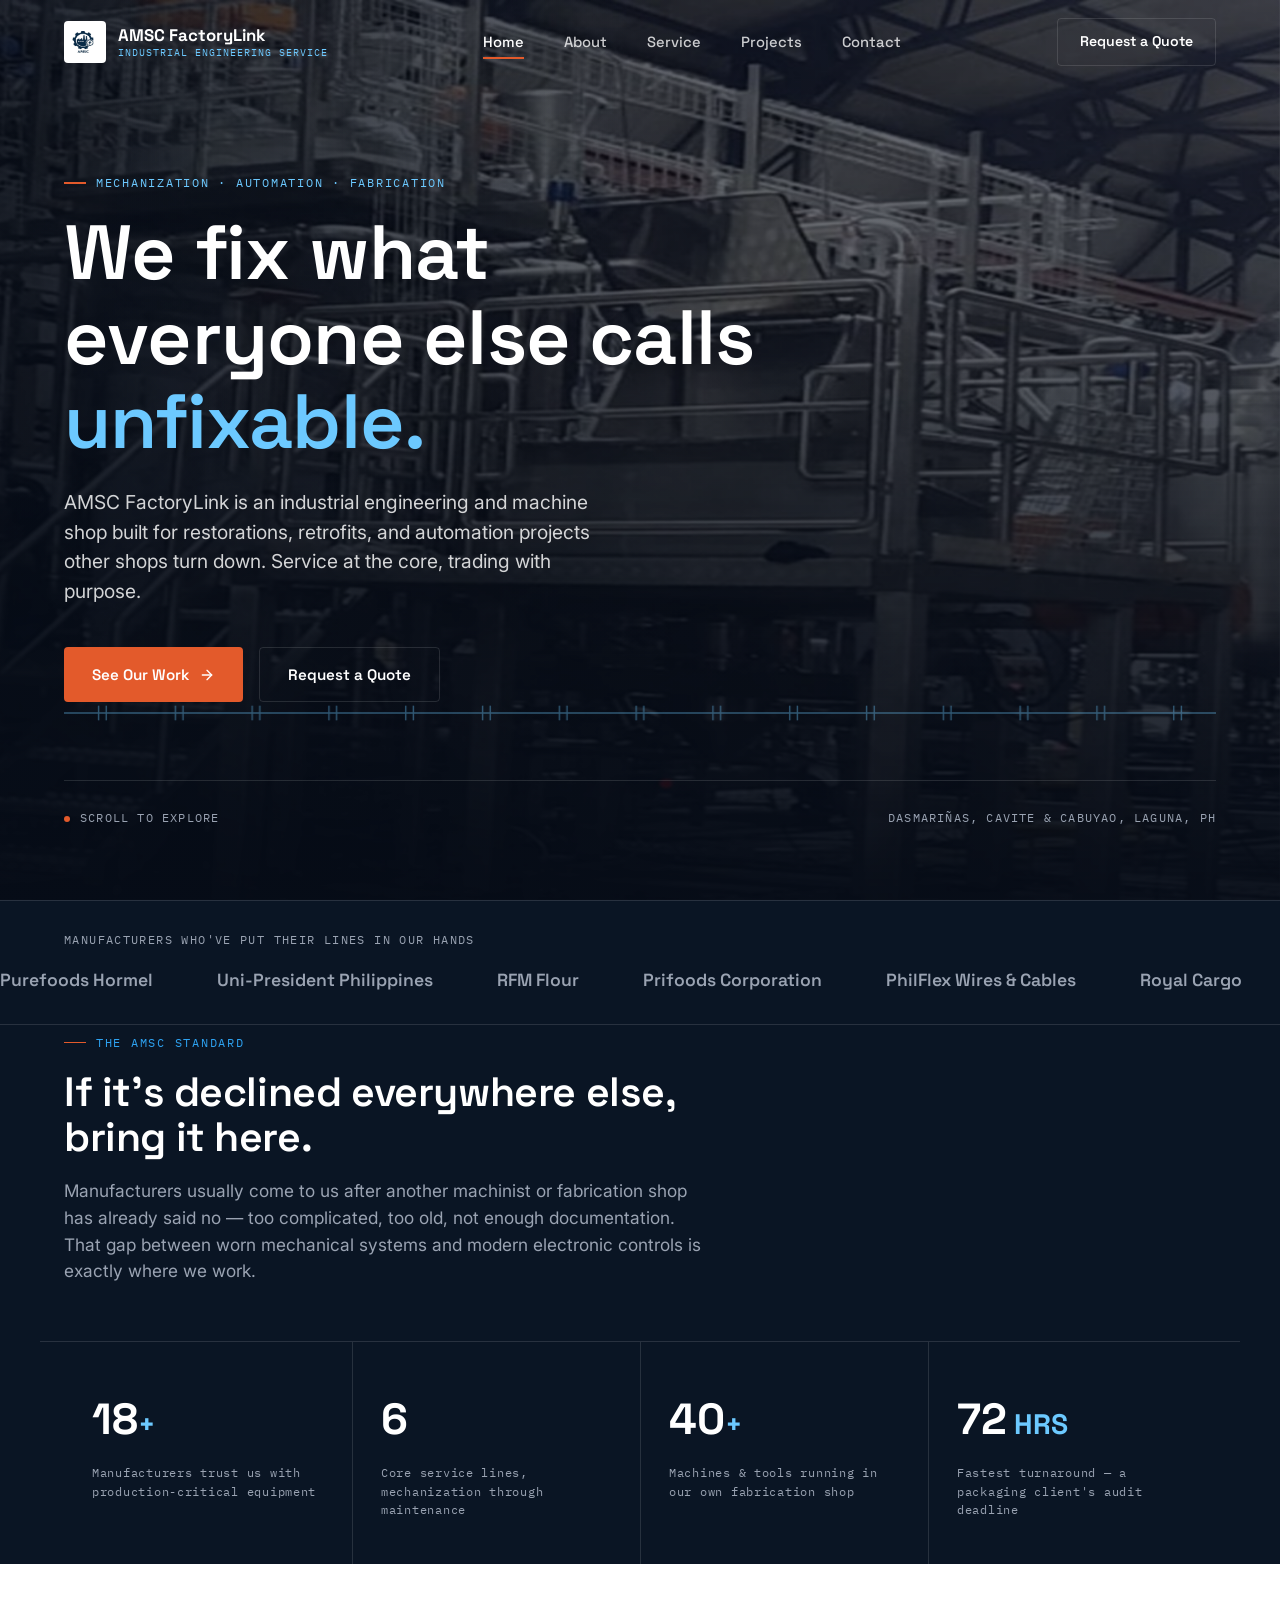
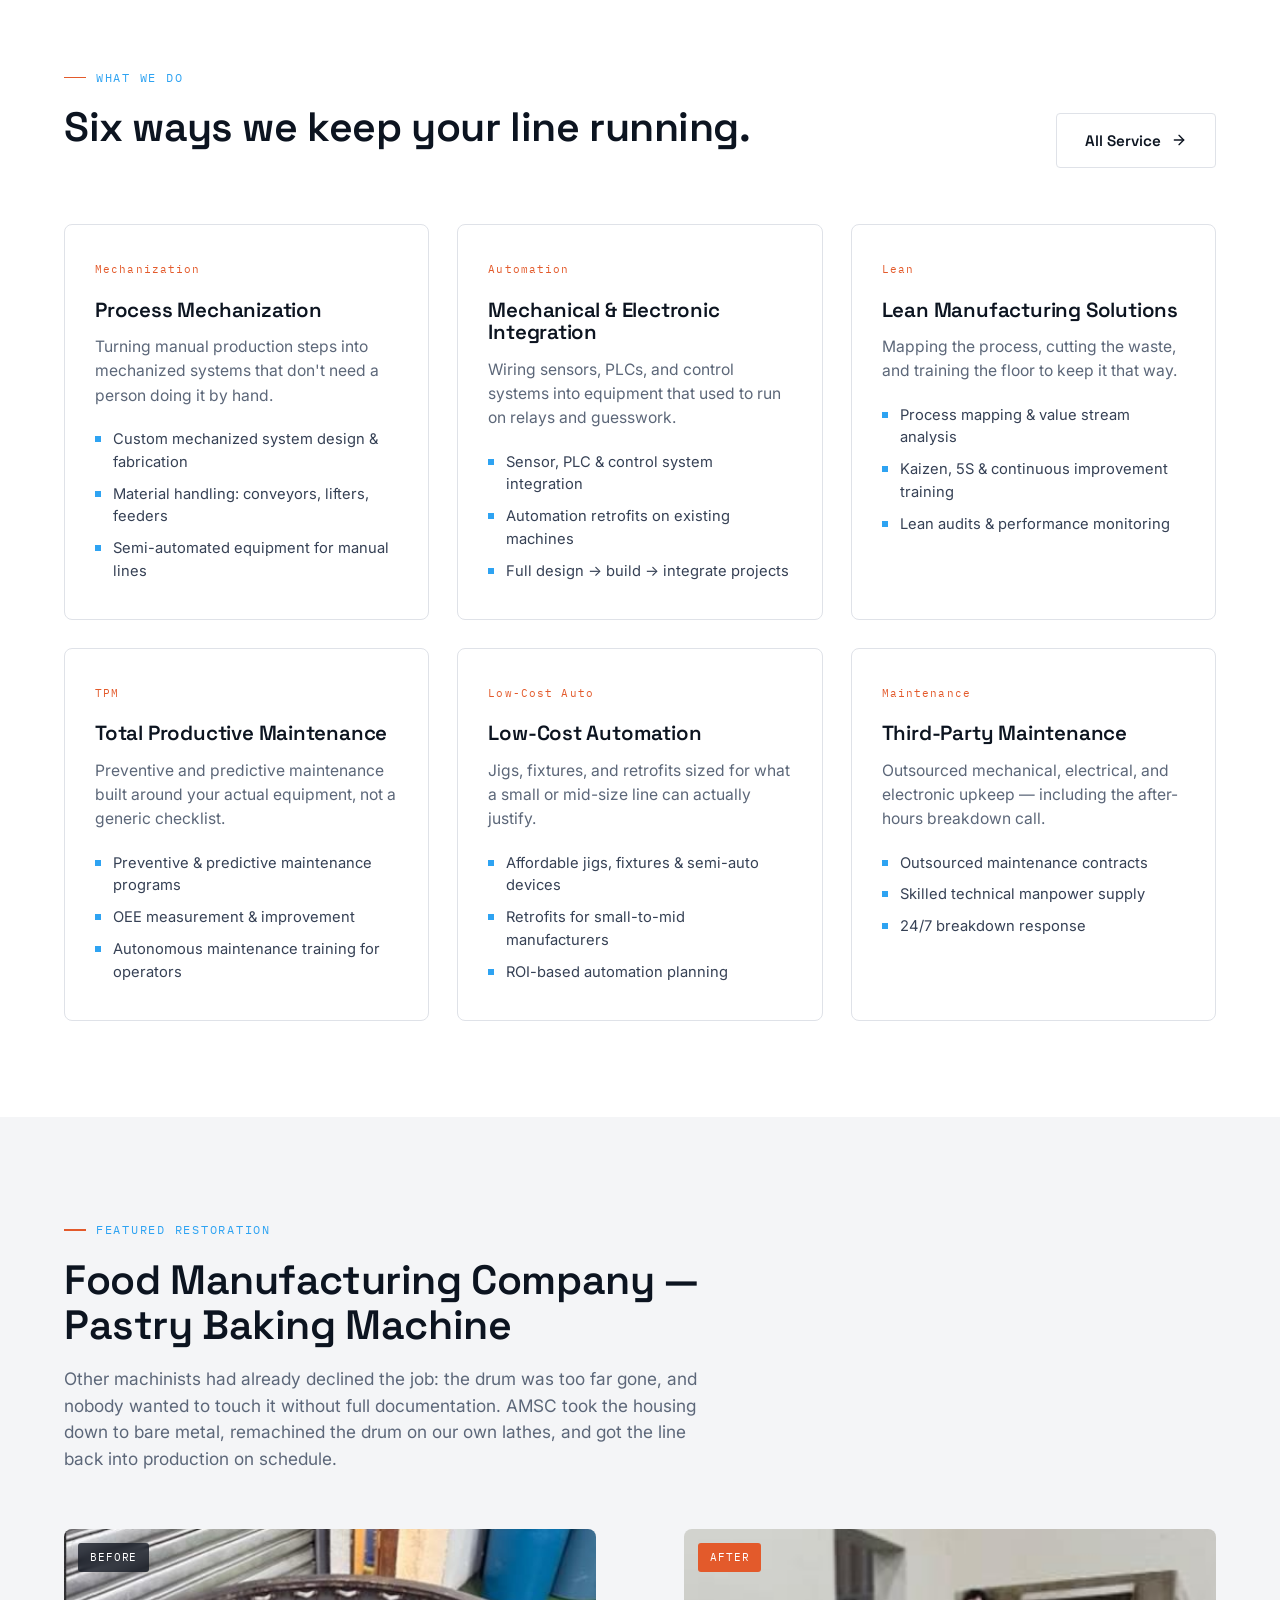
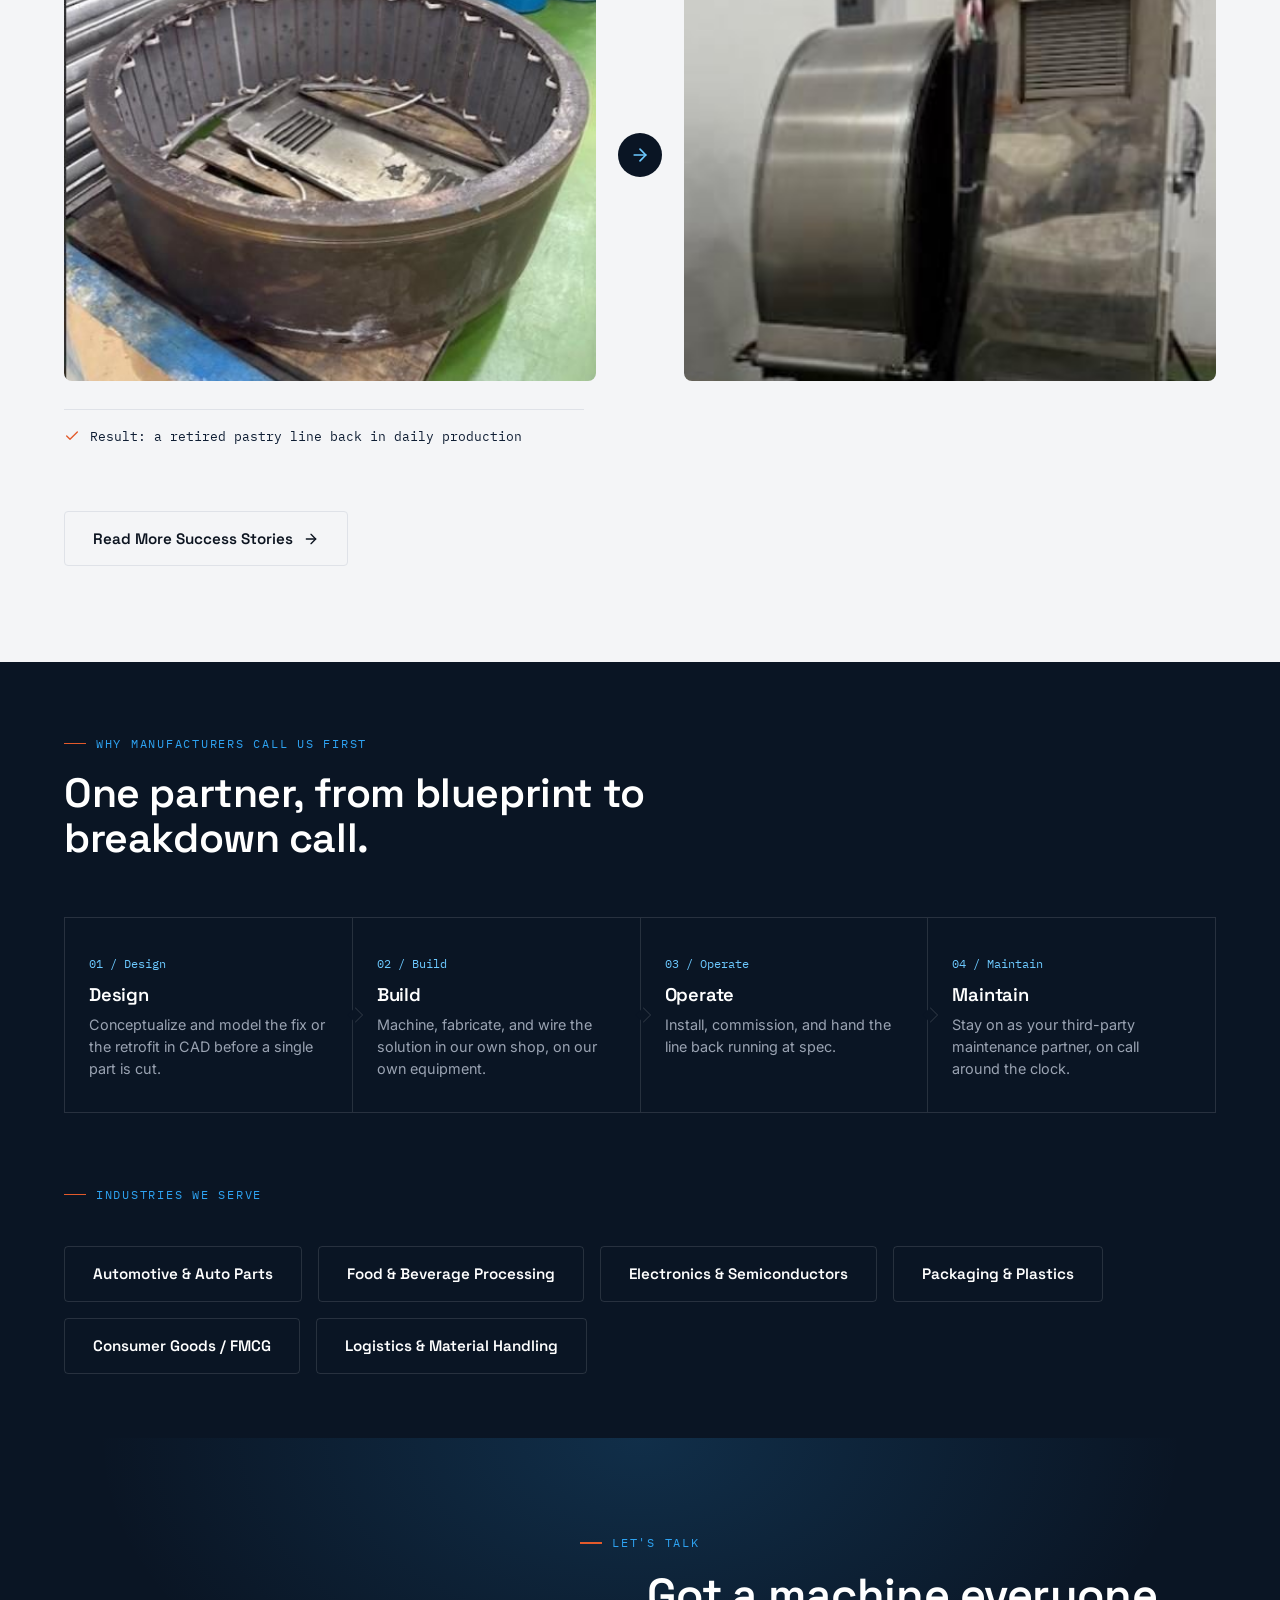
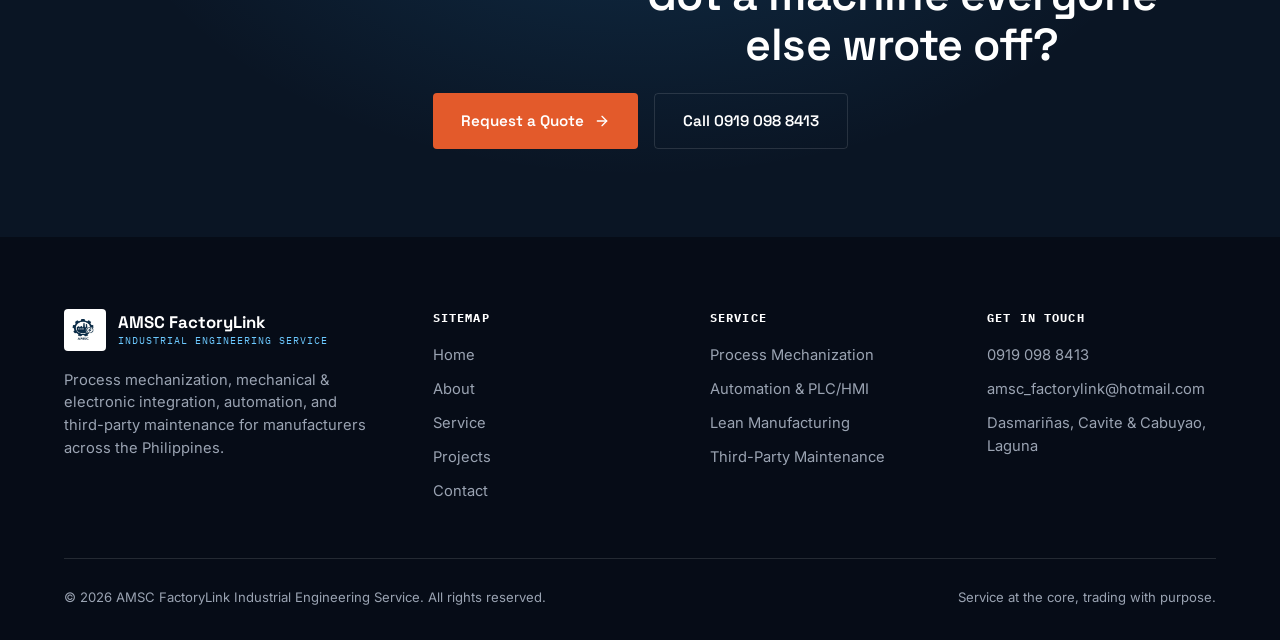
==== commit 985bbd2d: "Change 'Services' to 'Service' in index.html" ====
--- a/index.html
+++ b/index.html
@@ -17,12 +17,12 @@
   <div class="container">
     <a href="index.html" class="brand">
       <span class="brand-mark"><img src="assets/img/logo.png" alt="AMSC FactoryLink logo"></span>
-      <span class="brand-name">AMSC FactoryLink<span>Industrial Engineering Services</span></span>
+      <span class="brand-name">AMSC FactoryLink<span>Industrial Engineering Service</span></span>
     </a>
     <nav class="nav-links">
       <a href="index.html">Home</a>
       <a href="about.html">About</a>
-      <a href="services.html">Services</a>
+      <a href="services.html">Service</a>
       <a href="projects.html">Projects</a>
       <a href="contact.html">Contact</a>
     </nav>
@@ -144,7 +144,7 @@
         <span class="eyebrow">What We Do</span>
         <h2>Six ways we keep your line running.</h2>
       </div>
-      <a href="services.html" class="btn btn-outline-dark">All Services
+      <a href="services.html" class="btn btn-outline-dark">All Service
         <svg viewBox="0 0 24 24" fill="none" stroke="currentColor" stroke-width="2" stroke-linecap="round" stroke-linejoin="round"><line x1="5" y1="12" x2="19" y2="12"/><polyline points="12 5 19 12 12 19"/></svg>
       </a>
     </div>
@@ -313,7 +313,7 @@
       <div class="footer-brand">
         <a href="index.html" class="brand">
           <span class="brand-mark"><img src="assets/img/logo.png" alt="AMSC FactoryLink logo"></span>
-          <span class="brand-name">AMSC FactoryLink<span>Industrial Engineering Services</span></span>
+          <span class="brand-name">AMSC FactoryLink<span>Industrial Engineering Service</span></span>
         </a>
         <p>Process mechanization, mechanical &amp; electronic integration, automation, and third-party maintenance for manufacturers across the Philippines.</p>
       </div>
@@ -322,13 +322,13 @@
         <ul>
           <li><a href="index.html">Home</a></li>
           <li><a href="about.html">About</a></li>
-          <li><a href="services.html">Services</a></li>
+          <li><a href="services.html">Service</a></li>
           <li><a href="projects.html">Projects</a></li>
           <li><a href="contact.html">Contact</a></li>
         </ul>
       </div>
       <div class="footer-col">
-        <h5>Services</h5>
+        <h5>Service</h5>
         <ul>
           <li><a href="services.html">Process Mechanization</a></li>
           <li><a href="services.html">Automation &amp; PLC/HMI</a></li>
@@ -346,7 +346,7 @@
       </div>
     </div>
     <div class="footer-bottom">
-      <span>© 2026 AMSC FactoryLink Industrial Engineering Services. All rights reserved.</span>
+      <span>© 2026 AMSC FactoryLink Industrial Engineering Service. All rights reserved.</span>
       <span>Service at the core, trading with purpose.</span>
     </div>
   </div>
